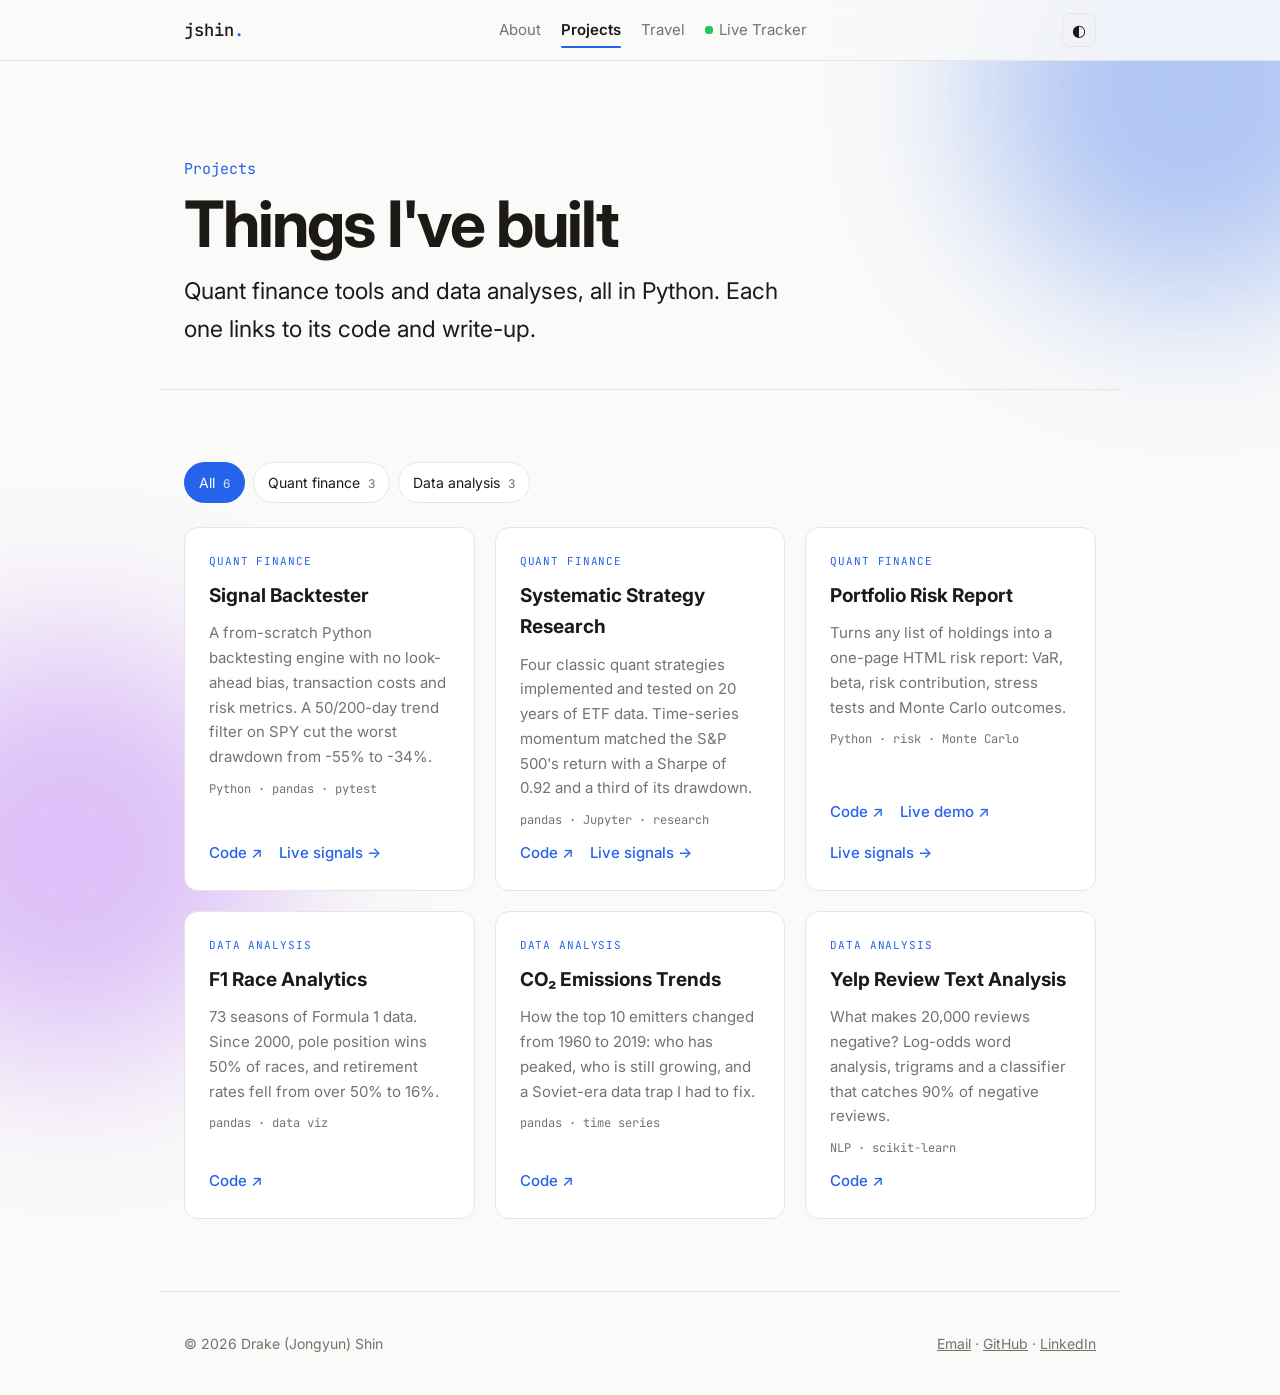
==== projects.html @ 3bdfa1a6 "Split site into Home, About, Projects, Travel and Live Tracker pages - Live Tracker re-runs signals " ====
<!doctype html>
<html lang="en">
<head>
  <meta charset="utf-8">
  <meta name="viewport" content="width=device-width, initial-scale=1">
  <title>Projects · Drake Shin</title>
  <meta name="description" content="Quant finance and data analysis projects by Drake (Jongyun) Shin.">
  <link rel="preconnect" href="https://fonts.googleapis.com">
  <link rel="preconnect" href="https://fonts.gstatic.com" crossorigin>
  <link href="https://fonts.googleapis.com/css2?family=Inter:wght@400;500;600;700&family=JetBrains+Mono:wght@400;500&display=swap" rel="stylesheet">
  <link rel="stylesheet" href="style.css">
  <script>document.documentElement.classList.add('js')</script>
</head>
<body>
  <div class="progress" aria-hidden="true"></div>
  <div class="blob b1" aria-hidden="true"></div>
  <div class="blob b2" aria-hidden="true"></div>
  <header class="nav">
    <div class="wrap nav-inner">
      <a href="index.html" class="logo">jshin<span>.</span></a>
      <nav>
        <a href="about.html">About</a>
        <a href="projects.html">Projects</a>
        <a href="travel.html">Travel</a>
        <a href="tracker.html" class="live"><span class="dot" aria-hidden="true"></span>Live Tracker</a>
      </nav>
      <div class="nav-tools">
        <button id="theme" aria-label="Toggle dark mode">◐</button>
        <button id="menu" aria-label="Open menu">☰</button>
      </div>
    </div>
  </header>

  <main id="top">
    <section class="page-head wrap">
      <p class="kicker intro" style="--d:0">Projects</p>
      <h1 class="intro page-title" style="--d:1"><span class="split">Things I've built</span></h1>
      <p class="tagline intro" style="--d:2">Quant finance tools and data analyses, all in Python. Each one links to its code and write-up.</p>
    </section>
    <section class="wrap section">
      <div class="filters" role="group" aria-label="Filter projects">
        <button class="chip active" data-filter="all">All <span>6</span></button>
        <button class="chip" data-filter="quant">Quant finance <span>3</span></button>
        <button class="chip" data-filter="data">Data analysis <span>3</span></button>
      </div>
      <div class="grid" id="project-grid" data-reveal="stagger">
        <article class="card" data-kind="quant">
          <p class="kind">Quant finance</p>
          <h3>Signal Backtester</h3>
          <p>A from-scratch Python backtesting engine with no look-ahead bias, transaction costs and risk metrics. A 50/200-day trend filter on SPY cut the worst drawdown from -55% to -34%.</p>
          <p class="tags">Python · pandas · pytest</p>
          <div class="links"><a href="https://github.com/jshin0229/signal-backtester">Code ↗</a><a href="tracker.html">Live signals →</a></div>
        </article>
        <article class="card" data-kind="quant">
          <p class="kind">Quant finance</p>
          <h3>Systematic Strategy Research</h3>
          <p>Four classic quant strategies implemented and tested on 20 years of ETF data. Time-series momentum matched the S&amp;P 500's return with a Sharpe of 0.92 and a third of its drawdown.</p>
          <p class="tags">pandas · Jupyter · research</p>
          <div class="links"><a href="https://github.com/jshin0229/systematic-strategy-research">Code ↗</a><a href="tracker.html">Live signals →</a></div>
        </article>
        <article class="card" data-kind="quant">
          <p class="kind">Quant finance</p>
          <h3>Portfolio Risk Report</h3>
          <p>Turns any list of holdings into a one-page HTML risk report: VaR, beta, risk contribution, stress tests and Monte Carlo outcomes.</p>
          <p class="tags">Python · risk · Monte Carlo</p>
          <div class="links"><a href="https://github.com/jshin0229/portfolio-risk-report">Code ↗</a><a href="https://jshin0229.github.io/portfolio-risk-report/">Live demo ↗</a><a href="tracker.html">Live signals →</a></div>
        </article>
        <article class="card" data-kind="data">
          <p class="kind">Data analysis</p>
          <h3>F1 Race Analytics</h3>
          <p>73 seasons of Formula 1 data. Since 2000, pole position wins 50% of races, and retirement rates fell from over 50% to 16%.</p>
          <p class="tags">pandas · data viz</p>
          <div class="links"><a href="https://github.com/jshin0229/f1-race-analytics">Code ↗</a></div>
        </article>
        <article class="card" data-kind="data">
          <p class="kind">Data analysis</p>
          <h3>CO₂ Emissions Trends</h3>
          <p>How the top 10 emitters changed from 1960 to 2019: who has peaked, who is still growing, and a Soviet-era data trap I had to fix.</p>
          <p class="tags">pandas · time series</p>
          <div class="links"><a href="https://github.com/jshin0229/co2-emissions-trends">Code ↗</a></div>
        </article>
        <article class="card" data-kind="data">
          <p class="kind">Data analysis</p>
          <h3>Yelp Review Text Analysis</h3>
          <p>What makes 20,000 reviews negative? Log-odds word analysis, trigrams and a classifier that catches 90% of negative reviews.</p>
          <p class="tags">NLP · scikit-learn</p>
          <div class="links"><a href="https://github.com/jshin0229/yelp-review-text-analysis">Code ↗</a></div>
        </article>
      </div>
    </section>
  </main>

  <footer class="wrap footer">
    <p>© <span id="year"></span> Drake (Jongyun) Shin</p>
    <p class="footer-links"><a href="mailto:jshin0229@gmail.com">Email</a> · <a href="https://github.com/jshin0229">GitHub</a> · <a href="https://www.linkedin.com/in/drake-shin">LinkedIn</a></p>
  </footer>
  <script src="site.js"></script>
  <script>
    document.querySelectorAll('.chip').forEach(chip => chip.addEventListener('click', () => {
      document.querySelectorAll('.chip').forEach(c => c.classList.toggle('active', c === chip));
      const f = chip.dataset.filter;
      document.querySelectorAll('#project-grid .card').forEach(c => c.hidden = !(f === 'all' || c.dataset.kind === f));
    }));
  </script>
</body>
</html>
---- style.css ----
:root {
  --bg: #fafaf9; --surface: #ffffff; --text: #1c1917; --muted: #78716c;
  --border: #e7e5e4; --accent: #2563eb; --accent-text: #ffffff;
}
@media (prefers-color-scheme: dark) {
  :root:not([data-theme="light"]) {
    --bg: #0c0a09; --surface: #1c1917; --text: #f5f5f4; --muted: #a8a29e;
    --border: #292524; --accent: #60a5fa; --accent-text: #0c0a09;
  }
}
:root[data-theme="dark"] {
  --bg: #0c0a09; --surface: #1c1917; --text: #f5f5f4; --muted: #a8a29e;
  --border: #292524; --accent: #60a5fa; --accent-text: #0c0a09;
}

* { box-sizing: border-box; margin: 0; }
html { scroll-behavior: smooth; }
body {
  background: var(--bg); color: var(--text);
  font: 17px/1.65 Inter, system-ui, sans-serif;
  -webkit-font-smoothing: antialiased;
}
a { color: inherit; }
.wrap { max-width: 960px; margin: 0 auto; padding: 0 24px; }
.muted { color: var(--muted); }

.nav {
  position: sticky; top: 0; z-index: 10;
  background: color-mix(in srgb, var(--bg) 85%, transparent);
  backdrop-filter: blur(8px); border-bottom: 1px solid var(--border);
}
.nav-inner { display: flex; align-items: center; justify-content: space-between; height: 60px; }
.logo { font-family: "JetBrains Mono", monospace; font-weight: 500; text-decoration: none; }
.logo span { color: var(--accent); }
nav { display: flex; align-items: center; gap: 20px; }
nav a { text-decoration: none; color: var(--muted); font-size: 15px; }
nav a:hover { color: var(--text); }
#theme {
  background: none; border: 1px solid var(--border); color: var(--text);
  border-radius: 8px; width: 34px; height: 34px; cursor: pointer; font-size: 16px;
}

.hero { padding: 120px 24px 100px; }
.kicker { font-family: "JetBrains Mono", monospace; color: var(--accent); font-size: 15px; }
h1 { font-size: clamp(44px, 9vw, 80px); line-height: 1.05; letter-spacing: -0.03em; margin: 8px 0 16px; }
.tagline { font-size: clamp(19px, 2.6vw, 23px); max-width: 600px; }
.cta { display: flex; flex-wrap: wrap; gap: 12px; margin-top: 32px; }
.btn {
  display: inline-block; padding: 11px 20px; border-radius: 10px; text-decoration: none;
  border: 1px solid var(--border); font-weight: 500; font-size: 15px;
  transition: transform .15s, border-color .15s;
}
.btn:hover { transform: translateY(-2px); border-color: var(--accent); }
.btn.primary { background: var(--accent); color: var(--accent-text); border-color: var(--accent); }

.section { padding: 72px 24px; border-top: 1px solid var(--border); }
h2 { font-size: 28px; letter-spacing: -0.02em; margin-bottom: 28px; }
.num { font-family: "JetBrains Mono", monospace; color: var(--accent); font-size: 16px; font-weight: 400; margin-right: 8px; }
.about-grid { display: grid; grid-template-columns: 3fr 2fr; gap: 48px; }
.about-grid p + p { margin-top: 16px; }
.skills { list-style: none; padding: 0; display: flex; flex-wrap: wrap; gap: 8px; align-content: start; }
.skills li {
  font-family: "JetBrains Mono", monospace; font-size: 13px;
  padding: 6px 12px; border: 1px solid var(--border); border-radius: 999px; background: var(--surface);
}

.grid { display: grid; grid-template-columns: repeat(auto-fill, minmax(260px, 1fr)); gap: 20px; }
.card {
  background: var(--surface); border: 1px solid var(--border); border-radius: 14px;
  padding: 24px; display: flex; flex-direction: column; gap: 10px;
  transition: transform .15s, border-color .15s;
}
.card:hover { transform: translateY(-3px); border-color: var(--accent); }
.card h3 { font-size: 19px; }
.card p { color: var(--muted); font-size: 15px; }
.tags { font-family: "JetBrains Mono", monospace; font-size: 12px !important; }
.links { margin-top: auto; }
.links a { color: var(--accent); text-decoration: none; font-weight: 500; font-size: 15px; }

.contact p { max-width: 520px; }
.footer { padding: 40px 24px; color: var(--muted); font-size: 14px; border-top: 1px solid var(--border); }

@media (max-width: 640px) {
  .wrap { padding: 0 16px; }
  .hero { padding: 72px 16px 64px; }
  .section { padding: 56px 16px; }
  .about-grid { grid-template-columns: 1fr; gap: 28px; }
  nav { gap: 14px; }
}

/* ---------- Animations ---------- */
.progress {
  position: fixed; top: 0; left: 0; right: 0; height: 3px; z-index: 20;
  background: linear-gradient(90deg, var(--accent), #a855f7, #ec4899);
  transform-origin: 0 50%; transform: scaleX(0);
}

/* Soft glowing blobs drifting behind the page */
.blob {
  position: fixed; z-index: -1; border-radius: 50%; filter: blur(80px); opacity: .35; pointer-events: none;
  width: 420px; height: 420px;
}
.b1 { background: var(--accent); top: -120px; right: -120px; animation: drift 18s ease-in-out infinite alternate;
  translate: 0 calc(var(--scroll, 0) * -0.15px); }
.b2 { background: #a855f7; bottom: -160px; left: -140px; animation: drift 22s ease-in-out infinite alternate-reverse;
  translate: 0 calc(var(--scroll, 0) * 0.1px); }
@keyframes drift { to { transform: translate(-60px, 80px) scale(1.15); } }

/* Hero entrance on page load */
.js .intro { opacity: 0; animation: rise .9s cubic-bezier(.2,.7,.2,1) forwards; animation-delay: calc(var(--d) * 120ms + 100ms); }
.js h1.intro { opacity: 1; animation: none; }
.split { display: inline-block; }
.js .ch {
  display: inline-block; opacity: 0; transform: translateY(0.6em) rotate(8deg);
  animation: letter .7s cubic-bezier(.2,.8,.2,1.2) forwards; animation-delay: calc(var(--i) * 45ms + 200ms);
}
.ch:hover { color: var(--accent); transform: translateY(-6px) !important; transition: transform .2s, color .2s; }
@keyframes rise { from { opacity: 0; transform: translateY(24px); } to { opacity: 1; transform: none; } }
@keyframes letter { to { opacity: 1; transform: none; } }

/* Scroll reveals */
.js [data-reveal] { opacity: 0; transform: translateY(40px); transition: opacity .8s ease, transform .8s cubic-bezier(.2,.7,.2,1); }
.js [data-reveal="left"] { transform: translateX(-50px); }
.js [data-reveal].in { opacity: 1; transform: none; }

/* Stagger groups: the container shows, children pop in one after another */
.js [data-reveal="stagger"] { opacity: 1; transform: none; }
.js [data-reveal="stagger"] > * {
  opacity: 0; transform: translateY(30px) scale(.96);
  transition: opacity .6s ease, transform .6s cubic-bezier(.2,.7,.2,1.1);
  transition-delay: calc(var(--i, 0) * 90ms);
}
.js [data-reveal="stagger"].in > * { opacity: 1; transform: none; }

/* Heading underline draws in */
h2 { position: relative; display: inline-block; }
h2::after {
  content: ""; position: absolute; left: 0; bottom: -6px; height: 2px; width: 100%;
  background: var(--accent); transform: scaleX(0); transform-origin: left;
  transition: transform .9s cubic-bezier(.2,.7,.2,1) .3s;
}
.js h2.in::after, html:not(.js) h2::after { transform: scaleX(1); }

/* Project cards: 3D tilt + spotlight */
.grid { perspective: 900px; }
.js .grid.in > .card {
  transform: rotateX(var(--rx, 0deg)) rotateY(var(--ry, 0deg));
  transition: opacity .6s ease, transform .25s ease-out, border-color .15s;
}
.card { position: relative; overflow: hidden; }
.card::before {
  content: ""; position: absolute; inset: 0; pointer-events: none; opacity: 0; transition: opacity .3s;
  background: radial-gradient(300px circle at var(--mx, 50%) var(--my, 50%), color-mix(in srgb, var(--accent) 18%, transparent), transparent 60%);
}
.card:hover::before { opacity: 1; }
.card > * { position: relative; }

@media (prefers-reduced-motion: reduce) {
  *, *::before, *::after { animation: none !important; transition: none !important; }
  .js .intro, .js .ch, .js [data-reveal], .js [data-reveal] > * { opacity: 1 !important; transform: none !important; }
  h2::after { transform: scaleX(1); }
  .blob { translate: none; }
}

/* Elements that scrolled off the top leave upward, so scrolling back up
   brings them down into place (mirrors the scroll direction) */
.js [data-reveal].above:not(.in) { transform: translateY(-40px); }
.js [data-reveal="left"].above:not(.in) { transform: translateX(-50px); }
.js [data-reveal="stagger"].above:not(.in) { transform: none; }
.js [data-reveal="stagger"].above:not(.in) > * { transform: translateY(-30px) scale(.96); }
/* Faster exit so it feels snappy, normal speed on enter */
.js [data-reveal]:not(.in), .js [data-reveal="stagger"]:not(.in) > * { transition-duration: .45s; transition-delay: 0s; }

.kind { font-family: "JetBrains Mono", monospace; font-size: 11px !important; text-transform: uppercase; letter-spacing: .08em; color: var(--accent) !important; }
.links { display: flex; gap: 16px; flex-wrap: wrap; }

/* =========================================================
   Multi-page layout (added with About / Projects / Travel / Tracker)
   ========================================================= */
:root { --up: #15803d; --down: #b91c1c; --skeleton: #efedeb; }
:root[data-theme="dark"] { --up: #4ade80; --down: #f87171; --skeleton: #24201e; }
@media (prefers-color-scheme: dark) { :root:not([data-theme="light"]) { --up: #4ade80; --down: #f87171; --skeleton: #24201e; } }

.nav-tools { display: flex; gap: 8px; }
#menu { display: none; background: none; border: 1px solid var(--border); color: var(--text); border-radius: 8px; width: 34px; height: 34px; cursor: pointer; font-size: 16px; }
nav a[aria-current="page"] { color: var(--text); font-weight: 600; }
nav a { position: relative; }
nav a[aria-current="page"]::after { content: ""; position: absolute; left: 0; right: 0; bottom: -6px; height: 2px; background: var(--accent); border-radius: 2px; }
.live { display: inline-flex; align-items: center; gap: 6px; }
.dot { width: 8px; height: 8px; border-radius: 50%; background: #22c55e; display: inline-block; margin-right: 6px; position: relative; }
.live .dot { margin-right: 0; }
.dot::after { content: ""; position: absolute; inset: 0; border-radius: 50%; background: #22c55e; animation: ping 1.8s ease-out infinite; }
@keyframes ping { from { transform: scale(1); opacity: .7; } to { transform: scale(2.6); opacity: 0; } }

.page-head { padding: 96px 24px 40px; }
.page-title { font-size: clamp(38px, 7vw, 64px); }
.lede { color: var(--muted); max-width: 680px; margin: -12px 0 24px; }
.lede a, .prose a, .more a { color: var(--accent); text-decoration: none; font-weight: 500; }
.more { margin-top: 24px; }
.prose p + p { margin-top: 16px; }
.muted { color: var(--muted); }
.up { color: var(--up); } .down { color: var(--down); }

/* Stat tiles */
.tiles { display: grid; grid-template-columns: repeat(4, 1fr); gap: 16px; }
.tile, .hold-card { background: var(--surface); border: 1px solid var(--border); border-radius: 14px; padding: 18px 20px; min-height: 120px; }
.tile.skeleton { background: var(--skeleton); border-color: transparent; animation: pulse 1.4s ease-in-out infinite; }
@keyframes pulse { 50% { opacity: .5; } }
.tile-k { font-size: 13px; color: var(--muted); }
.tile-v { font-size: 26px; font-weight: 700; letter-spacing: -0.02em; margin: 4px 0 2px; }
.tile-sub { font-size: 13px; color: var(--muted); line-height: 1.45; }

/* Explore cards (home) */
.explore { display: grid; grid-template-columns: repeat(3, 1fr); gap: 20px; }
.explore-card { display: flex; flex-direction: column; gap: 6px; text-decoration: none; background: var(--surface); border: 1px solid var(--border);
  border-radius: 14px; padding: 22px; transition: transform .2s, border-color .2s; }
.explore-card:hover { transform: translateY(-3px); border-color: var(--accent); }
.explore-card strong { font-size: 18px; }
.explore-card span:last-child { color: var(--muted); font-size: 15px; }
.ex-kicker { font-family: "JetBrains Mono", monospace; font-size: 11px; text-transform: uppercase; letter-spacing: .08em; color: var(--accent); }

/* Timeline (about) */
.timeline { list-style: none; padding: 0; border-left: 2px solid var(--border); margin-left: 6px; }
.timeline li { position: relative; padding: 0 0 28px 24px; }
.timeline li::before { content: ""; position: absolute; left: -8px; top: 6px; width: 14px; height: 14px; border-radius: 50%; background: var(--bg); border: 2px solid var(--accent); }
.timeline h3 { font-size: 18px; margin: 2px 0 4px; }
.timeline p { color: var(--muted); }
.tl-when { font-family: "JetBrains Mono", monospace; font-size: 12px; text-transform: uppercase; letter-spacing: .08em; color: var(--accent) !important; }
.flags { display: flex; flex-wrap: wrap; gap: 10px; }
.flags span { padding: 10px 16px; border: 1px solid var(--border); border-radius: 999px; background: var(--surface); font-weight: 500; }

/* Project filters */
.filters { display: flex; gap: 8px; flex-wrap: wrap; margin-bottom: 24px; }
.chip { border: 1px solid var(--border); background: var(--surface); color: var(--text); border-radius: 999px; padding: 8px 14px; font: inherit; font-size: 14px; cursor: pointer; }
.chip span { color: var(--muted); margin-left: 4px; font-size: 12px; }
.chip.active { background: var(--accent); border-color: var(--accent); color: var(--accent-text); }
.chip.active span { color: inherit; opacity: .8; }
.card[hidden] { display: none; }

/* Travel */
.map { height: 460px; border-radius: 16px; border: 1px solid var(--border); overflow: hidden; z-index: 0; }
.map-legend { display: flex; gap: 18px; margin-bottom: 12px; font-size: 14px; color: var(--muted); }
.pin { display: inline-block; width: 12px; height: 12px; border-radius: 50%; margin-right: 6px; vertical-align: -1px; }
.pin.lived, .map-pin.lived { background: var(--accent); }
.pin.visited, .map-pin.visited { background: #f59e0b; }
.map-pin { display: grid; place-items: center; width: 34px; height: 34px; border-radius: 50%; border: 3px solid #fff; box-shadow: 0 2px 8px rgba(0,0,0,.3); font-size: 16px; }
.trip-top { height: 120px; margin: -24px -24px 6px; border-radius: 14px 14px 0 0; background: linear-gradient(135deg, color-mix(in srgb, var(--accent) 35%, var(--surface)), color-mix(in srgb, #a855f7 25%, var(--surface)));
  background-size: cover; background-position: center; display: grid; place-items: center; }
.trip.visited .trip-top { background-image: linear-gradient(135deg, color-mix(in srgb, #f59e0b 35%, var(--surface)), color-mix(in srgb, #ec4899 25%, var(--surface))); }
.trip-flag { font-size: 48px; }
.leaflet-popup-content { font-family: Inter, system-ui, sans-serif; }

/* Charts (tracker). Series colors: validated reference palette, light and dark steps */
.viz-root { --surface-1: #fcfcfb; --text-primary: #0b0b0b; --text-secondary: #52514e; --grid: rgba(0,0,0,.07); --grid-strong: rgba(0,0,0,.25);
  --ink-series: #52514e; --series-1: #2a78d6; --series-2: #eb6834; --series-3: #1baf7a; --series-4: #eda100; --series-5: #6250d6; --series-6: #e87ba4; }
@media (prefers-color-scheme: dark) {
  :root:where(:not([data-theme="light"])) .viz-root { --surface-1: #1a1a19; --text-primary: #f0efec; --text-secondary: #c3c2b7; --grid: rgba(255,255,255,.08);
    --grid-strong: rgba(255,255,255,.3); --ink-series: #c3c2b7; --series-1: #3987e5; --series-2: #d95926; --series-3: #199e70; --series-4: #c98500; --series-5: #9085e9; --series-6: #d55181; }
}
:root[data-theme="dark"] .viz-root { --surface-1: #1a1a19; --text-primary: #f0efec; --text-secondary: #c3c2b7; --grid: rgba(255,255,255,.08);
  --grid-strong: rgba(255,255,255,.3); --ink-series: #c3c2b7; --series-1: #3987e5; --series-2: #d95926; --series-3: #199e70; --series-4: #c98500; --series-5: #9085e9; --series-6: #d55181; }
.chart-card { background: var(--surface); border: 1px solid var(--border); border-radius: 14px; padding: 18px; }
.chart-top { display: flex; justify-content: space-between; align-items: flex-start; gap: 12px; flex-wrap: wrap; }
.chart-box { position: relative; height: 320px; margin-top: 10px; }
.chart-box.tall { height: 400px; }
.chart-legend { display: flex; flex-wrap: wrap; gap: 6px 16px; font-size: 13px; color: var(--text-secondary, var(--muted)); }
.sw { display: inline-block; width: 16px; height: 0; border-top: 2px solid var(--c); margin-right: 6px; vertical-align: middle; }
.sw.dashed { border-top-style: dashed; }
.seg { display: inline-flex; border: 1px solid var(--border); border-radius: 10px; overflow: hidden; }
.seg button { background: none; border: 0; color: var(--muted); font: inherit; font-size: 13px; padding: 6px 12px; cursor: pointer; }
.seg button + button { border-left: 1px solid var(--border); }
.seg button.active { background: var(--accent); color: var(--accent-text); }
.table-wrap { margin-top: 20px; overflow-x: auto; background: var(--surface); border: 1px solid var(--border); border-radius: 14px; }
.data-table { width: 100%; border-collapse: collapse; font-size: 14px; font-variant-numeric: tabular-nums; }
.data-table caption { text-align: left; padding: 14px 16px 4px; color: var(--muted); font-size: 13px; }
.data-table th, .data-table td { padding: 10px 16px; border-bottom: 1px solid var(--border); text-align: right; white-space: nowrap; }
.data-table th:first-child, .data-table td:first-child { text-align: left; }
.data-table th { color: var(--muted); font-weight: 500; font-size: 13px; }
.data-table tr:last-child td { border-bottom: 0; }
.risk-grid { display: grid; grid-template-columns: 1.4fr 1fr; gap: 20px; align-items: start; }
.risk-grid .table-wrap { margin-top: 0; }
.hold-grid { display: grid; grid-template-columns: repeat(2, 1fr); gap: 16px; }
.hold-card.wide { grid-row: span 2; }
.hold-v { font-size: 28px; font-weight: 700; margin: 4px 0 8px; }
.bars { display: flex; flex-direction: column; gap: 8px; margin: 10px 0; }
.bar-row { display: grid; grid-template-columns: 64px 1fr 64px; align-items: center; gap: 10px; font-size: 14px; color: var(--muted); font-variant-numeric: tabular-nums; }
.bar-row b { text-align: right; font-weight: 500; }
.bar-row.held { color: var(--text); }
.bar-row.held span { font-weight: 600; }
.bar { height: 10px; background: var(--skeleton); border-radius: 4px; position: relative; overflow: hidden; }
.bar i { display: block; height: 100%; background: var(--muted); opacity: .45; border-radius: 0 4px 4px 0; }
.bar-row.held .bar i { background: var(--accent); opacity: 1; }
.bar.diverging::before { content: ""; position: absolute; left: 50%; top: 0; bottom: 0; width: 1px; background: var(--border); }
.bar.diverging i { position: absolute; left: 50%; width: var(--w); border-radius: 0 4px 4px 0; }
.bar.diverging i.neg { left: auto; right: 50%; border-radius: 4px 0 0 4px; background: var(--down); }
.disclaimer { font-size: 13px; color: var(--muted); max-width: 720px; }
.footer { display: flex; justify-content: space-between; flex-wrap: wrap; gap: 8px; }
.footer a { color: var(--muted); }

@media (max-width: 900px) {
  .tiles { grid-template-columns: repeat(2, 1fr); }
  .explore { grid-template-columns: 1fr; }
  .risk-grid, .hold-grid { grid-template-columns: 1fr; }
  .hold-card.wide { grid-row: auto; }
}
@media (max-width: 720px) {
  #menu { display: block; }
  .nav-inner { position: relative; }
  nav { position: absolute; top: 60px; left: -16px; right: -16px; flex-direction: column; align-items: flex-start; gap: 0;
        background: var(--bg); border-bottom: 1px solid var(--border); padding: 8px 16px 16px; display: none; }
  .nav-open nav { display: flex; }
  nav a { padding: 10px 0; font-size: 16px; }
  nav a[aria-current="page"]::after { display: none; }
  .page-head { padding: 64px 16px 24px; }
  .tiles { grid-template-columns: 1fr 1fr; gap: 10px; }
  .tile { padding: 14px; min-height: 100px; }
  .tile-v { font-size: 20px; }
  .chart-box { height: 260px; } .chart-box.tall { height: 300px; }
  .map { height: 340px; }
}
.risk-tables { display: flex; flex-direction: column; gap: 16px; }
.risk-tables .table-wrap { margin-top: 0; }
.risk-tables .data-table td { white-space: normal; }
.risk-grid { grid-template-columns: minmax(0, 1.3fr) minmax(0, 1fr); }
@media (max-width: 900px) { .risk-grid { grid-template-columns: 1fr; } }
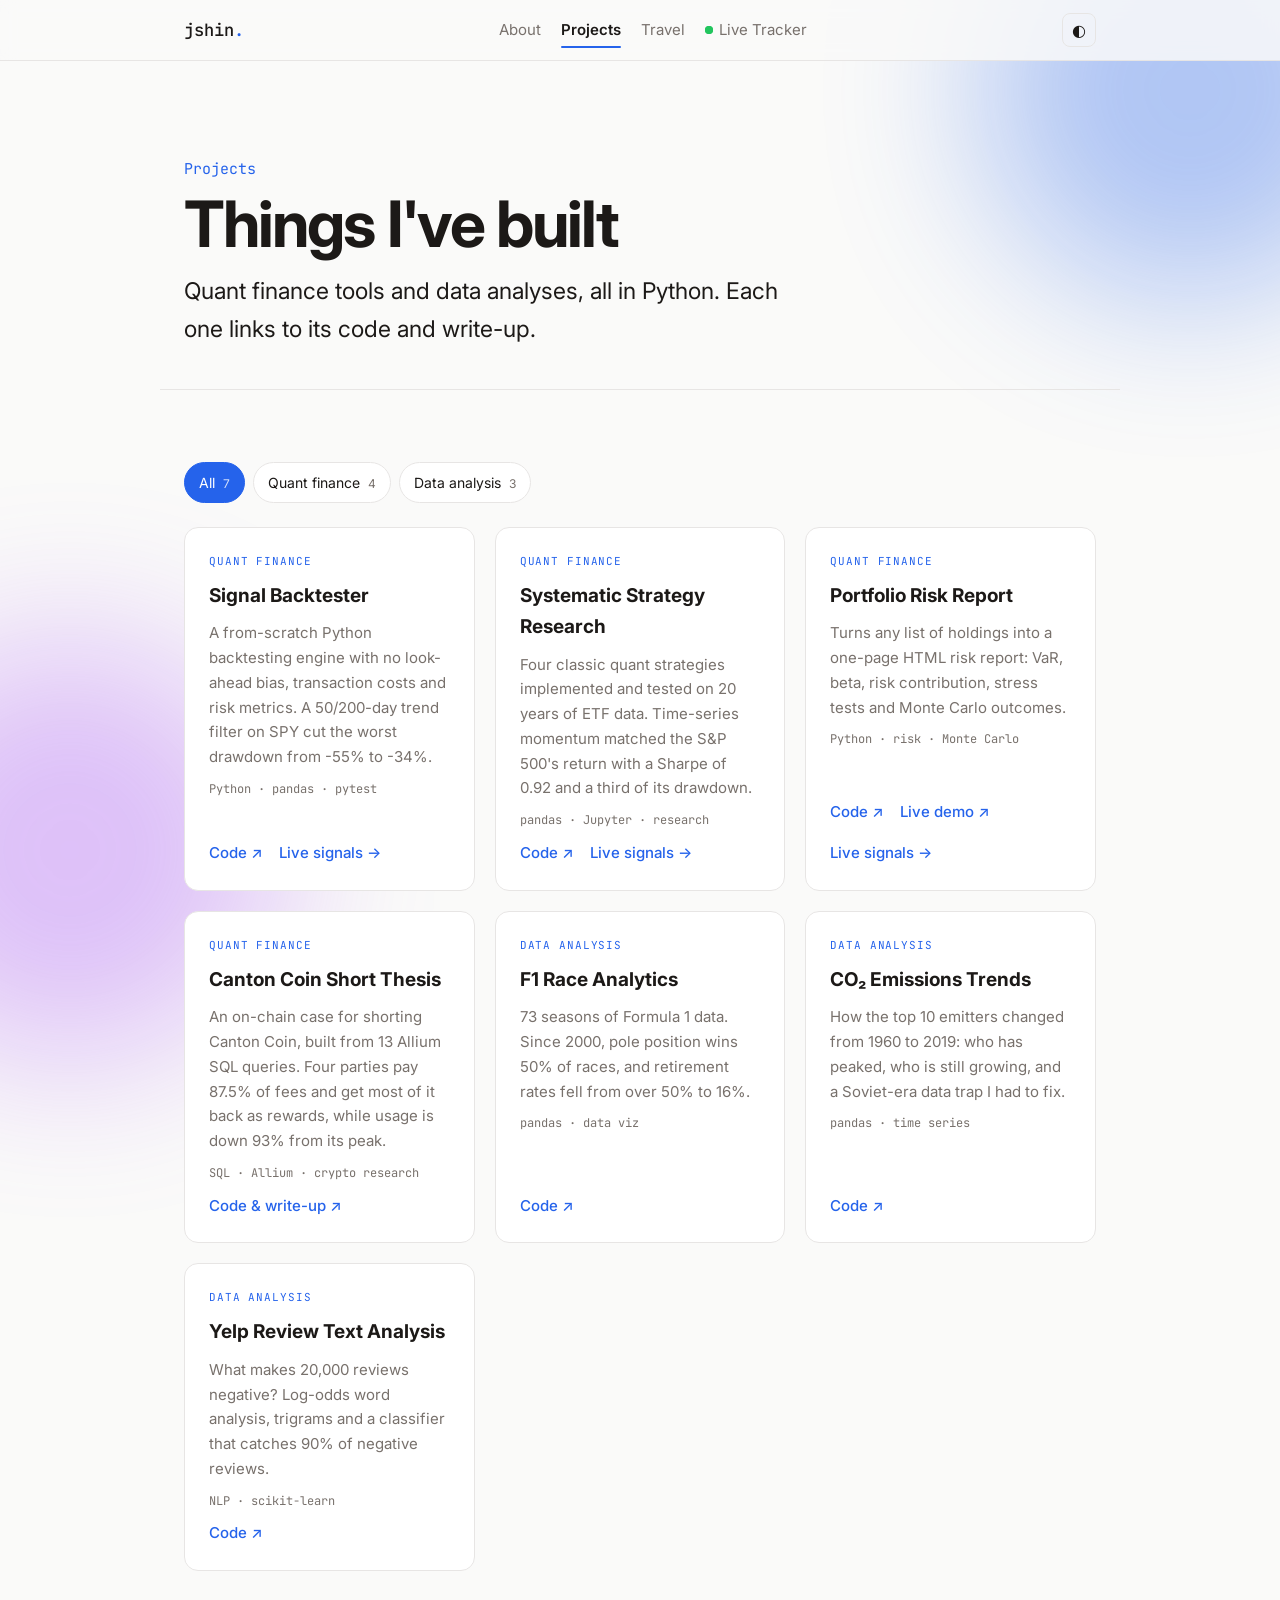
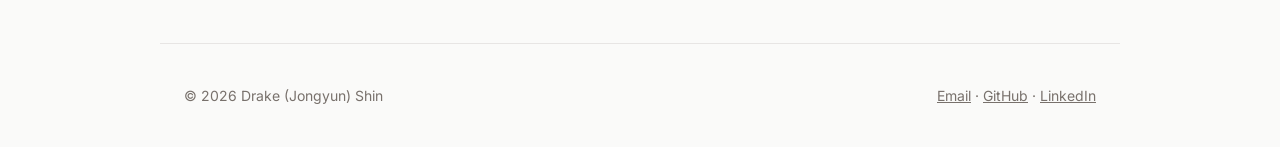
==== commit d2305fd7: "Add Canton Coin short thesis to projects Co-Authored-By: Claude Opus 5.5 <noreply@anthropic.com> Cla" ====
--- a/projects.html
+++ b/projects.html
@@ -39,8 +39,8 @@
     </section>
     <section class="wrap section">
       <div class="filters" role="group" aria-label="Filter projects">
-        <button class="chip active" data-filter="all">All <span>6</span></button>
-        <button class="chip" data-filter="quant">Quant finance <span>3</span></button>
+        <button class="chip active" data-filter="all">All <span>7</span></button>
+        <button class="chip" data-filter="quant">Quant finance <span>4</span></button>
         <button class="chip" data-filter="data">Data analysis <span>3</span></button>
       </div>
       <div class="grid" id="project-grid" data-reveal="stagger">
@@ -64,6 +64,13 @@
           <p>Turns any list of holdings into a one-page HTML risk report: VaR, beta, risk contribution, stress tests and Monte Carlo outcomes.</p>
           <p class="tags">Python · risk · Monte Carlo</p>
           <div class="links"><a href="https://github.com/jshin0229/portfolio-risk-report">Code ↗</a><a href="https://jshin0229.github.io/portfolio-risk-report/">Live demo ↗</a><a href="tracker.html">Live signals →</a></div>
+        </article>
+        <article class="card" data-kind="quant">
+          <p class="kind">Quant finance</p>
+          <h3>Canton Coin Short Thesis</h3>
+          <p>An on-chain case for shorting Canton Coin, built from 13 Allium SQL queries. Four parties pay 87.5% of fees and get most of it back as rewards, while usage is down 93% from its peak.</p>
+          <p class="tags">SQL · Allium · crypto research</p>
+          <div class="links"><a href="https://github.com/jshin0229/canton-coin-short-thesis">Code &amp; write-up ↗</a></div>
         </article>
         <article class="card" data-kind="data">
           <p class="kind">Data analysis</p>
